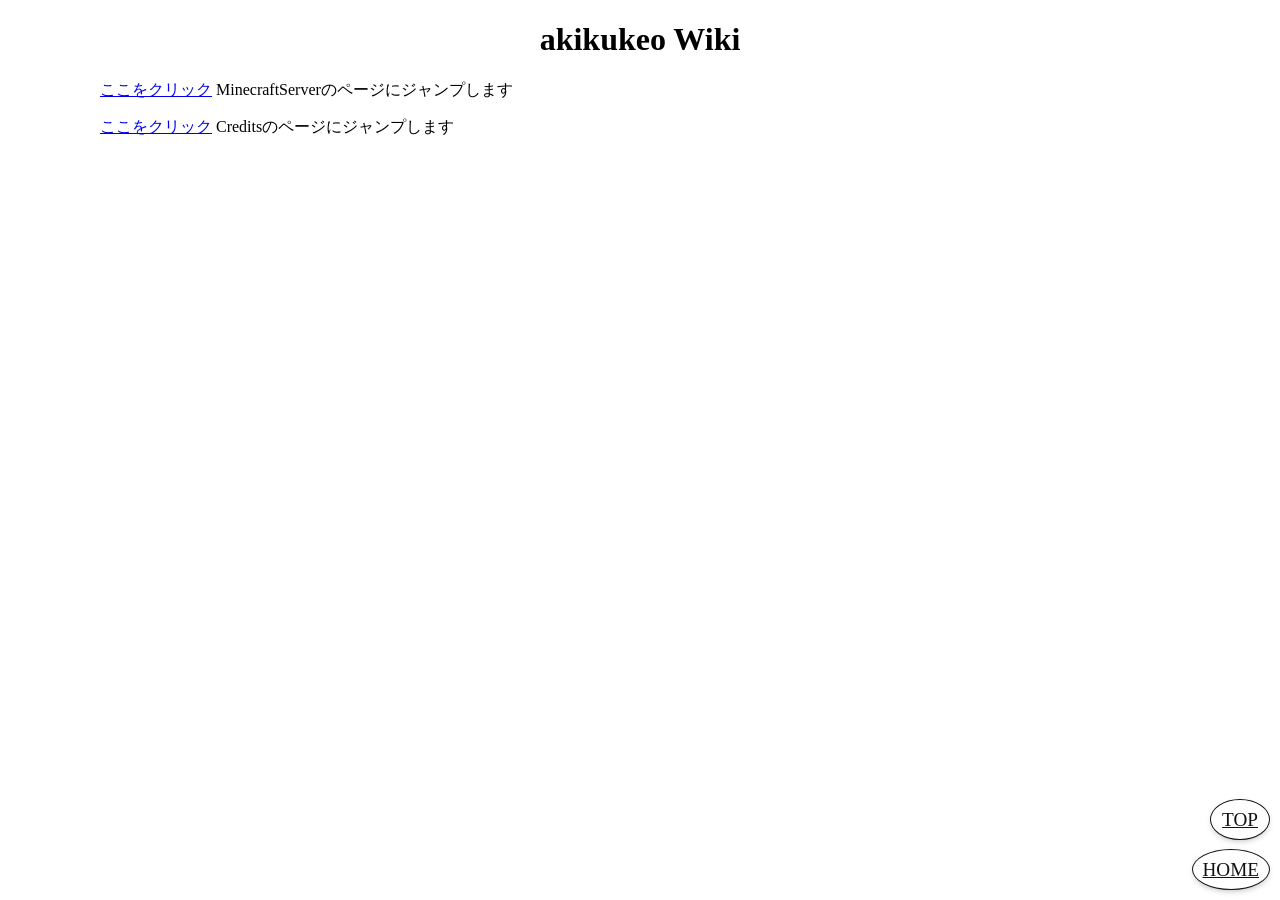
==== index.html @ 48f54735 "コードの可読性向上html,CSS" ====
<!DOCTYPE html>
<html lang="ja">
<head>
    <meta charset="UTF-8">
    <meta name="viewport" content="width=device-width, initial-scale=1.0">
    <title>TOP</title>
    <link rel="stylesheet" href="style.css">
</head>

<body class="body-margin-LR">
    <!-- トップボタンとホームボタン -->
    <a href="#" id="page-top"><i class="blogicon-chevron-up"></i>TOP</a>
    <a href="index.html" id="home-link"><i class="blogicon-home"></i>HOME</a> 

    <!-- ページタイトル -->
    <div class="text-center">
        <h1>akikukeo Wiki</h1>
    </div>

    <!-- リンクセクション -->
    <div class="links">
        <p><a href="pages/minecraft-server/minecraft-index.html">ここをクリック</a> MinecraftServerのページにジャンプします</p>
        <p><a href="pages/credits/credits-index.html">ここをクリック</a> Creditsのページにジャンプします</p>
    </div>
</body>
</html>
---- style.css ----
/* 左右の余白 */
.body-margin-LR {
    margin-left: 100px;
    margin-right: 100px;
}

/* テキスト中央寄せ */
.text-center {
    text-align: center;
    display: block;
}
.text-center .text {
    text-align: left;
    display: inline-block;
}

/* 枠線付きボックス */
.bordered {
    border: 1px solid #000;
    padding: 20px;
    margin: 10px;
}

/* テキスト中央寄せ（リスト） */
.text-center2 {
    margin: 16px auto;
    text-align: center;
    display: block;
}
.text-center2 ul {
    padding-left: 0;
    list-style: none;
    display: inline-block;
}
.text-center2 ul li {
    text-align: left;
}

/* GitHub Markdown スタイル */
@import url('https://cdnjs.cloudflare.com/ajax/libs/github-markdown-css/5.1.0/github-markdown.min.css');
.markdown-body {
    max-width: 800px;
    margin: 0 auto;
    padding: 20px;
    font-size: 16px;
}
/* カスタム WARNING / IMPORTANT スタイル */
.markdown-body p:has(strong:contains("WARNING")) {
    background-color: #ffeb3b;
    padding: 10px;
    border-left: 5px solid #f44336;
    font-weight: bold;
}
.markdown-body p:has(strong:contains("IMPORTANT")) {
    background-color: #e3f2fd;
    padding: 10px;
    border-left: 5px solid #2196f3;
    font-weight: bold;
}

/* トップボタンとホームボタン */
#page-top, #home-link {
    position: fixed;
    font-size: 1.2rem;
    line-height: 1.2rem;
    background: #FFF;
    color: #111;
    padding: 10px;
    border: solid 1px;
    border-radius: 50%;
    box-shadow: 0 2px 10px -6px rgba(0,0,0,.5), 0 3px 10px -4px rgba(0,0,0,.2);
    z-index: 10;
}
#page-top {
    right: 10px;
    bottom: 60px;
    padding: 10px 11px; /* サイズを調整 */
}
#home-link {
    right: 10px;
    bottom: 10px;
}
#page-top:hover, #home-link:hover {
    background: #111;
    color: #FFF;
}
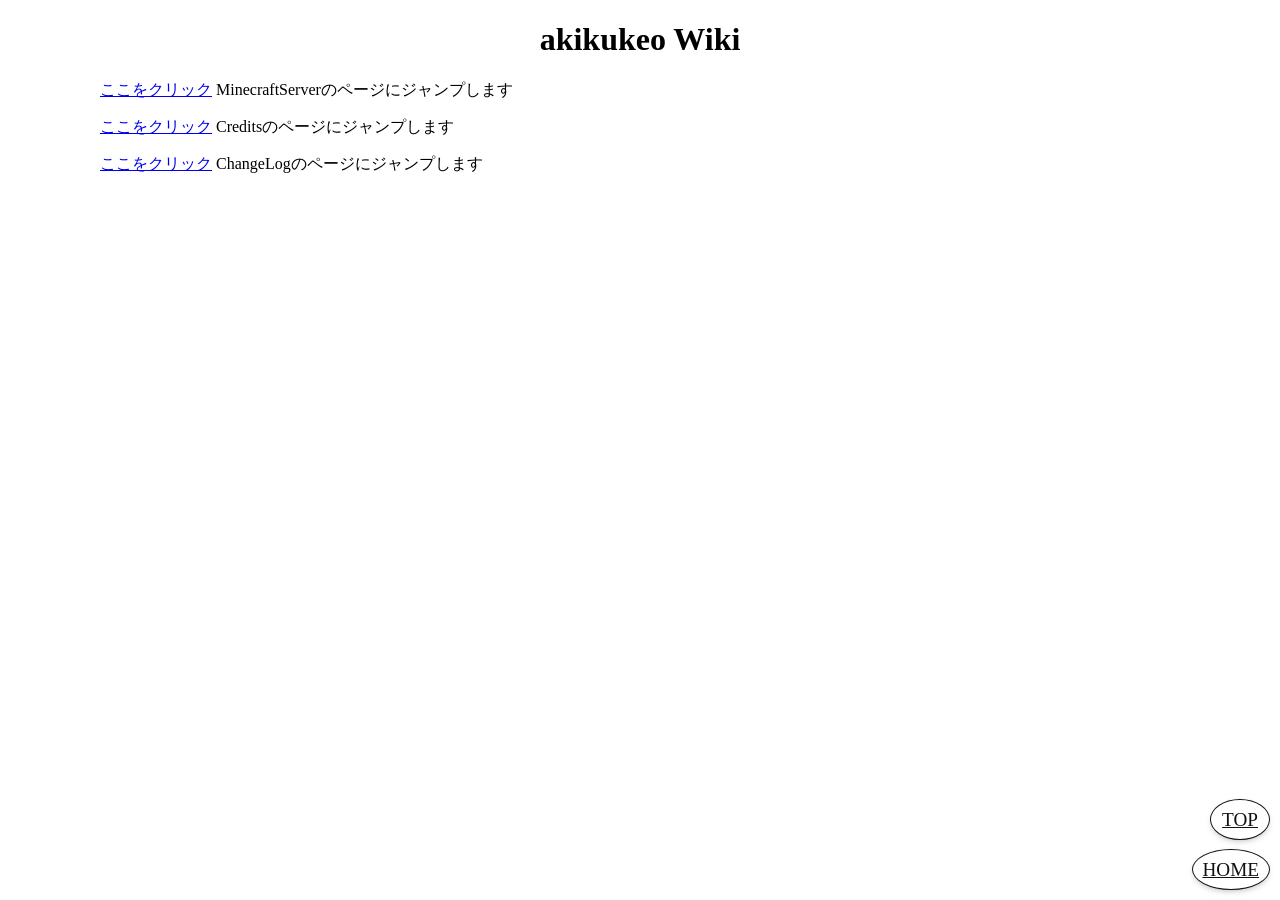
==== commit 935ac895: "Changelogの追加,可読性向上" ====
--- a/index.html
+++ b/index.html
@@ -21,6 +21,7 @@
     <div class="links">
         <p><a href="pages/minecraft-server/minecraft-index.html">ここをクリック</a> MinecraftServerのページにジャンプします</p>
         <p><a href="pages/credits/credits-index.html">ここをクリック</a> Creditsのページにジャンプします</p>
+        <p><a href="pages/CHANGELOG/CHANGELOG.html">ここをクリック</a> ChangeLogのページにジャンプします</p>
     </div>
 </body>
 </html>
--- a/style.css
+++ b/style.css
@@ -84,3 +84,16 @@
     background: #111;
     color: #FFF;
 }
+
+/* text スタイル */
+.text {
+    color: #000;
+    font-size: 16px;
+    font-family: "メイリオ", "Meiryo", "ヒラギノ角ゴ Pro W3", "Hiragino Kaku Gothic Pro", "Osaka", "MS PGothic", "MS Pゴシック", sans-serif;
+    line-height: 0.8em;
+    letter-spacing: 0.02em;
+    word-break: break-all;
+    word-wrap: break-word;
+    white-space: pre-wrap;
+    text-align: left;
+}
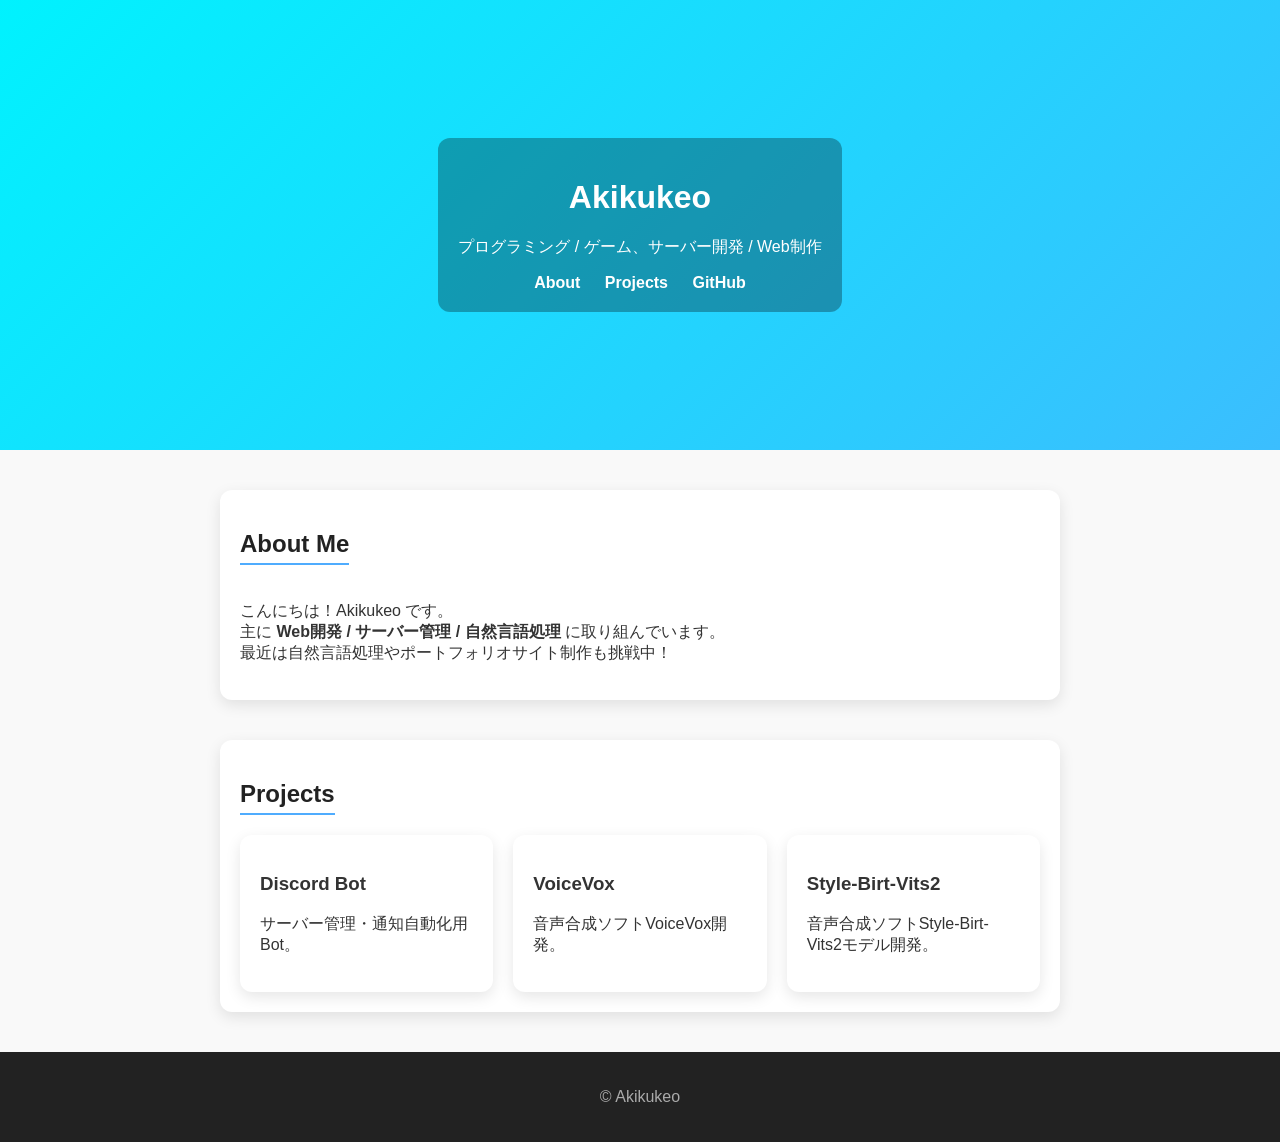
==== commit 58837bed: "Update" ====
--- a/index.html
+++ b/index.html
@@ -1,27 +1,63 @@
 <!DOCTYPE html>
 <html lang="ja">
 <head>
-    <meta charset="UTF-8">
-    <meta name="viewport" content="width=device-width, initial-scale=1.0">
-    <title>TOP</title>
-    <link rel="stylesheet" href="style.css">
+  <meta charset="UTF-8">
+  <meta name="viewport" content="width=device-width, initial-scale=1.0">
+  <title>Akikukeo Portfolio</title>
+  <link rel="stylesheet" href="assets/style.css">
 </head>
+<body>
+  <!-- Hero部分：画面上半分 -->
+  <header class="hero">
+    <div class="overlay">
+      <h1 class="fade-in">Akikukeo</h1>
+      <p class="fade-in delay">プログラミング / ゲーム、サーバー開発 / Web制作</p>
+      <nav>
+        <a href="#about">About</a>
+        <a href="#projects">Projects</a>
+        <a href="https://github.com/akikukeo" target="_blank">GitHub</a>
+      </nav>
+    </div>
+  </header>
 
-<body class="body-margin-LR">
-    <!-- トップボタンとホームボタン -->
-    <a href="#" id="page-top"><i class="blogicon-chevron-up"></i>TOP</a>
-    <a href="index.html" id="home-link"><i class="blogicon-home"></i>HOME</a> 
+  <!-- メイン：画面下半分 -->
+  <main>
+    <section id="about" class="section fade-in-up">
+      <h2>About Me</h2>
+      <p>
+        こんにちは！Akikukeo です。<br>
+        主に <strong>Web開発 / サーバー管理 / 自然言語処理</strong> に取り組んでいます。<br>
+        最近は自然言語処理やポートフォリオサイト制作も挑戦中！
+      </p>
+    </section>
 
-    <!-- ページタイトル -->
-    <div class="text-center">
-        <h1>akikukeo Wiki</h1>
-    </div>
+    <section id="projects" class="section fade-in-up">
+      <h2>Projects</h2>
+      <div class="cards">
+        <!-- <div class="card">
+          <h3>Portfolio</h3>
+          <p>GitHub Pages上で構築したこのサイト。</p>
+        </div> -->
+        <div class="card">
+          <h3>Discord Bot</h3>
+          <p>サーバー管理・通知自動化用Bot。</p>
+        </div>
+        <div class="card">
+            <h3>VoiceVox</h3>
+            <p>音声合成ソフトVoiceVox開発。</p>
+        </div>
+        <div class="card">
+            <h3>Style-Birt-Vits2</h3>
+            <p>音声合成ソフトStyle-Birt-Vits2モデル開発。</p>
+        </div>
+      </div>
+    </section>
+  </main>
 
-    <!-- リンクセクション -->
-    <div class="links">
-        <p><a href="pages/minecraft-server/minecraft-index.html">ここをクリック</a> MinecraftServerのページにジャンプします</p>
-        <p><a href="pages/credits/credits-index.html">ここをクリック</a> Creditsのページにジャンプします</p>
-        <p><a href="pages/CHANGELOG/CHANGELOG.html">ここをクリック</a> ChangeLogのページにジャンプします</p>
-    </div>
+  <footer>
+    <p>&copy; Akikukeo</p>
+  </footer>
+
+  <script src="assets/script.js"></script>
 </body>
 </html>
--- a/assets/style.css
+++ b/assets/style.css
@@ -0,0 +1,110 @@
+body {
+  margin: 0;
+  font-family: "Segoe UI", sans-serif;
+  background: #f9f9f9;
+  color: #333;
+  scroll-behavior: smooth;
+}
+
+/* Hero部分（画面の上半分） */
+.hero {
+  height: 50vh; /* 半分に */
+  background: linear-gradient(-45deg, #ff6b6b, #f5a623, #4facfe, #00f2fe);
+  background-size: 400% 400%;
+  animation: gradientBG 15s ease infinite;
+  display: flex;
+  align-items: center;
+  justify-content: center;
+  text-align: center;
+  color: white;
+}
+
+@keyframes gradientBG {
+  0% { background-position: 0% 50%; }
+  50% { background-position: 100% 50%; }
+  100% { background-position: 0% 50%; }
+}
+
+.hero .overlay {
+  background: rgba(0,0,0,0.3);
+  padding: 20px;
+  border-radius: 12px;
+}
+
+nav a {
+  color: #fff;
+  margin: 0 10px;
+  text-decoration: none;
+  font-weight: bold;
+}
+nav a:hover {
+  text-decoration: underline;
+}
+
+/* セクション（画面下半分以降） */
+.section {
+  max-width: 800px;
+  margin: 40px auto;
+  padding: 20px;
+  background: #fff;
+  border-radius: 12px;
+  box-shadow: 0 5px 15px rgba(0,0,0,0.1);
+}
+
+h2 {
+  color: #222;
+  border-bottom: 2px solid #4facfe;
+  display: inline-block;
+  padding-bottom: 5px;
+}
+
+/* カード */
+.cards {
+  display: grid;
+  gap: 20px;
+  grid-template-columns: repeat(auto-fit, minmax(220px, 1fr));
+}
+
+.card {
+  background: white;
+  padding: 20px;
+  border-radius: 12px;
+  box-shadow: 0 5px 15px rgba(0,0,0,0.1);
+  transition: transform 0.3s, box-shadow 0.3s;
+}
+
+.card:hover {
+  transform: translateY(-8px);
+  box-shadow: 0 8px 20px rgba(0,0,0,0.2);
+}
+
+/* フッター */
+footer {
+  text-align: center;
+  padding: 20px;
+  background: #222;
+  color: #aaa;
+}
+
+/* アニメーション */
+.fade-in {
+  opacity: 0;
+  animation: fadeIn 2s forwards;
+}
+.fade-in.delay {
+  animation-delay: 1s;
+}
+
+.fade-in-up {
+  opacity: 0;
+  transform: translateY(20px);
+  transition: all 0.8s ease;
+}
+.fade-in-up.visible {
+  opacity: 1;
+  transform: translateY(0);
+}
+
+@keyframes fadeIn {
+  to { opacity: 1; }
+}
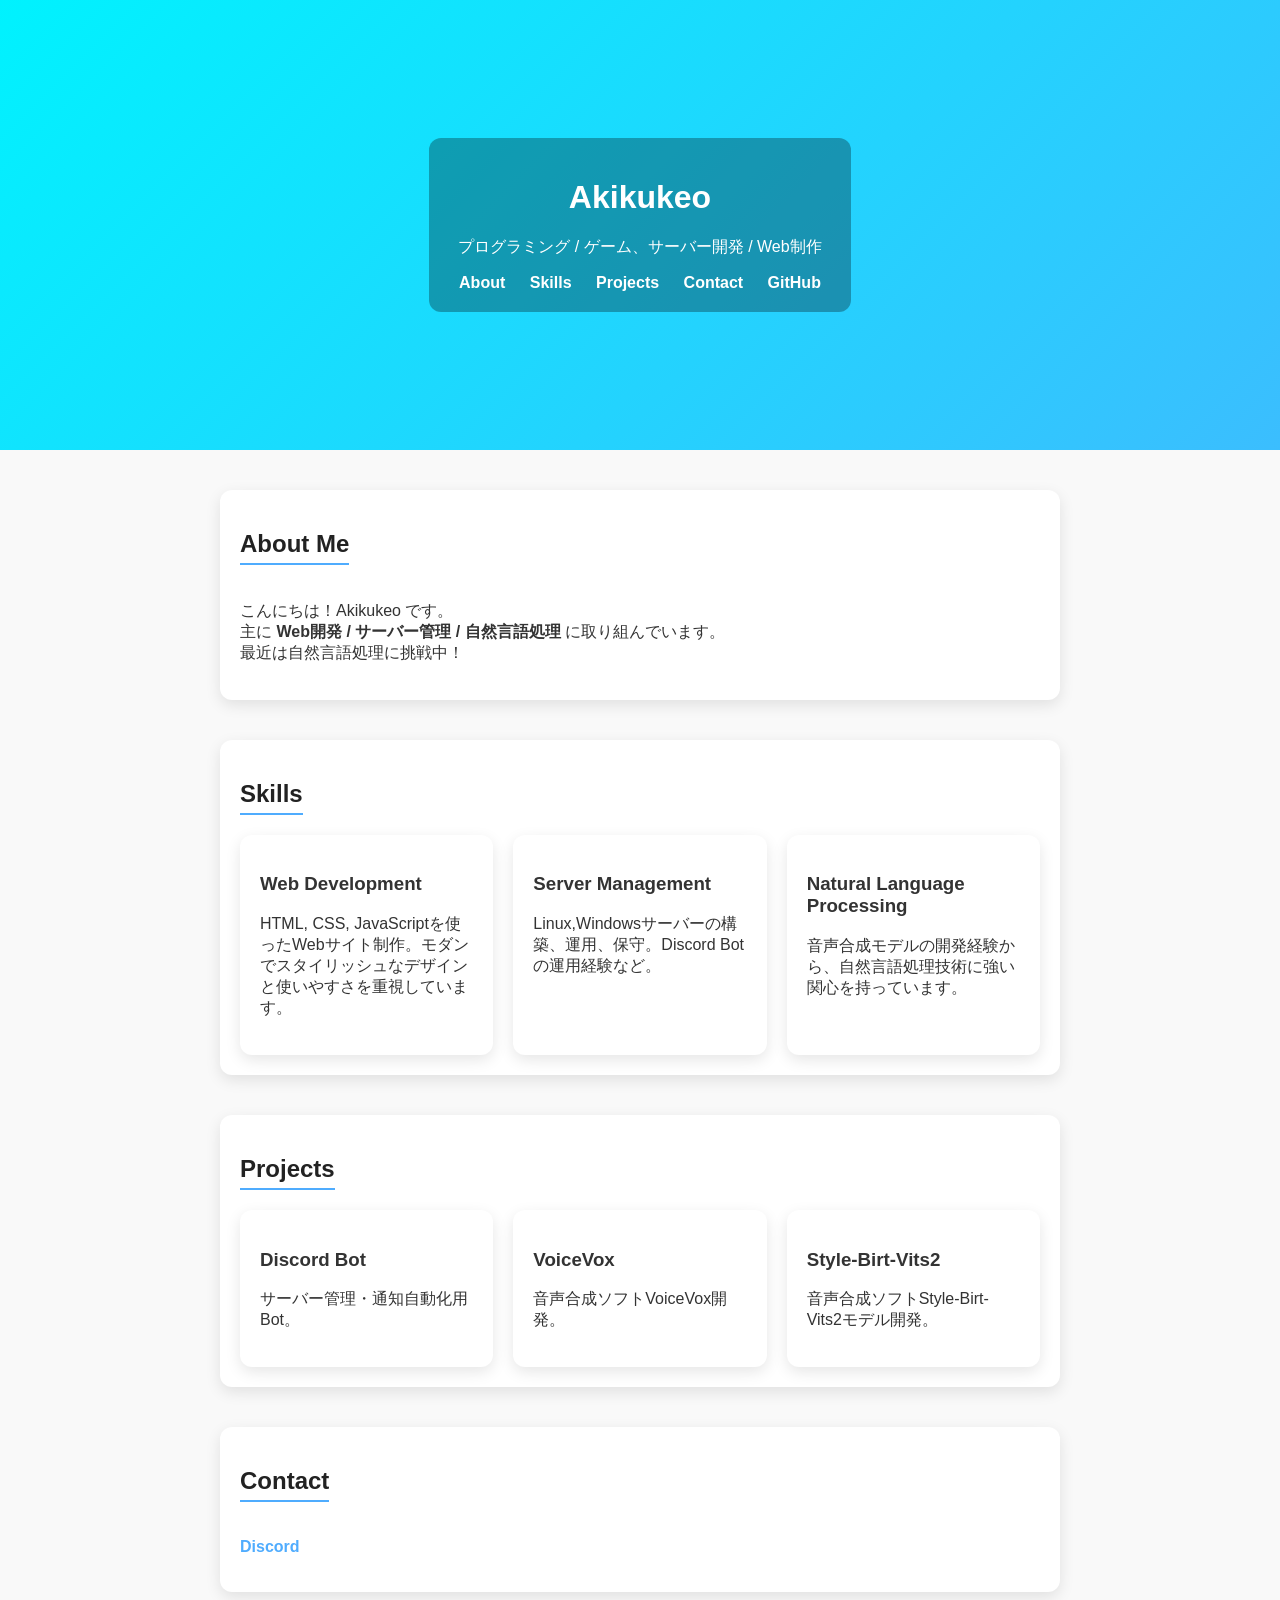
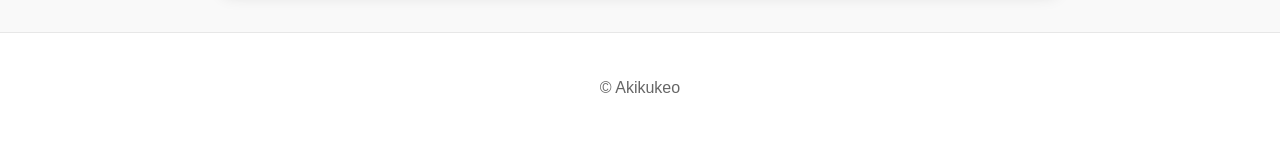
==== commit a75448b1: "Update" ====
--- a/index.html
+++ b/index.html
@@ -14,7 +14,9 @@
       <p class="fade-in delay">プログラミング / ゲーム、サーバー開発 / Web制作</p>
       <nav>
         <a href="#about">About</a>
+        <a href="#skills">Skills</a>
         <a href="#projects">Projects</a>
+        <a href="#contact">Contact</a>
         <a href="https://github.com/akikukeo" target="_blank">GitHub</a>
       </nav>
     </div>
@@ -27,8 +29,26 @@
       <p>
         こんにちは！Akikukeo です。<br>
         主に <strong>Web開発 / サーバー管理 / 自然言語処理</strong> に取り組んでいます。<br>
-        最近は自然言語処理やポートフォリオサイト制作も挑戦中！
+        最近は自然言語処理に挑戦中！
       </p>
+    </section>
+
+    <section id="skills" class="section fade-in-up">
+      <h2>Skills</h2>
+      <div class="cards">
+        <div class="card">
+          <h3>Web Development</h3>
+          <p>HTML, CSS, JavaScriptを使ったWebサイト制作。モダンでスタイリッシュなデザインと使いやすさを重視しています。</p>
+        </div>
+        <div class="card">
+          <h3>Server Management</h3>
+          <p>Linux,Windowsサーバーの構築、運用、保守。Discord Botの運用経験など。</p>
+        </div>
+        <div class="card">
+          <h3>Natural Language Processing</h3>
+          <p>音声合成モデルの開発経験から、自然言語処理技術に強い関心を持っています。</p>
+        </div>
+      </div>
     </section>
 
     <section id="projects" class="section fade-in-up">
@@ -52,6 +72,13 @@
         </div>
       </div>
     </section>
+
+    <section id="contact" class="section fade-in-up">
+      <h2>Contact</h2>
+      <p>
+        <a><a href="https://discord.com/users/968755981326639104">Discord</a>
+      </p>
+    </section>
   </main>
 
   <footer>
--- a/assets/style.css
+++ b/assets/style.css
@@ -1,6 +1,6 @@
 body {
   margin: 0;
-  font-family: "Segoe UI", sans-serif;
+  font-family: -apple-system, BlinkMacSystemFont, "Segoe UI", Roboto, "Helvetica Neue", Arial, sans-serif;
   background: #f9f9f9;
   color: #333;
   scroll-behavior: smooth;
@@ -51,6 +51,16 @@
   box-shadow: 0 5px 15px rgba(0,0,0,0.1);
 }
 
+.section a {
+  color: #4facfe;
+  text-decoration: none;
+  font-weight: 600;
+}
+
+.section a:hover {
+  text-decoration: underline;
+}
+
 h2 {
   color: #222;
   border-bottom: 2px solid #4facfe;
@@ -81,9 +91,11 @@
 /* フッター */
 footer {
   text-align: center;
-  padding: 20px;
-  background: #222;
-  color: #aaa;
+  padding: 30px 20px;
+  margin-top: 40px;
+  background: #fff;
+  color: #666;
+  border-top: 1px solid #e7e7e7;
 }
 
 /* アニメーション */
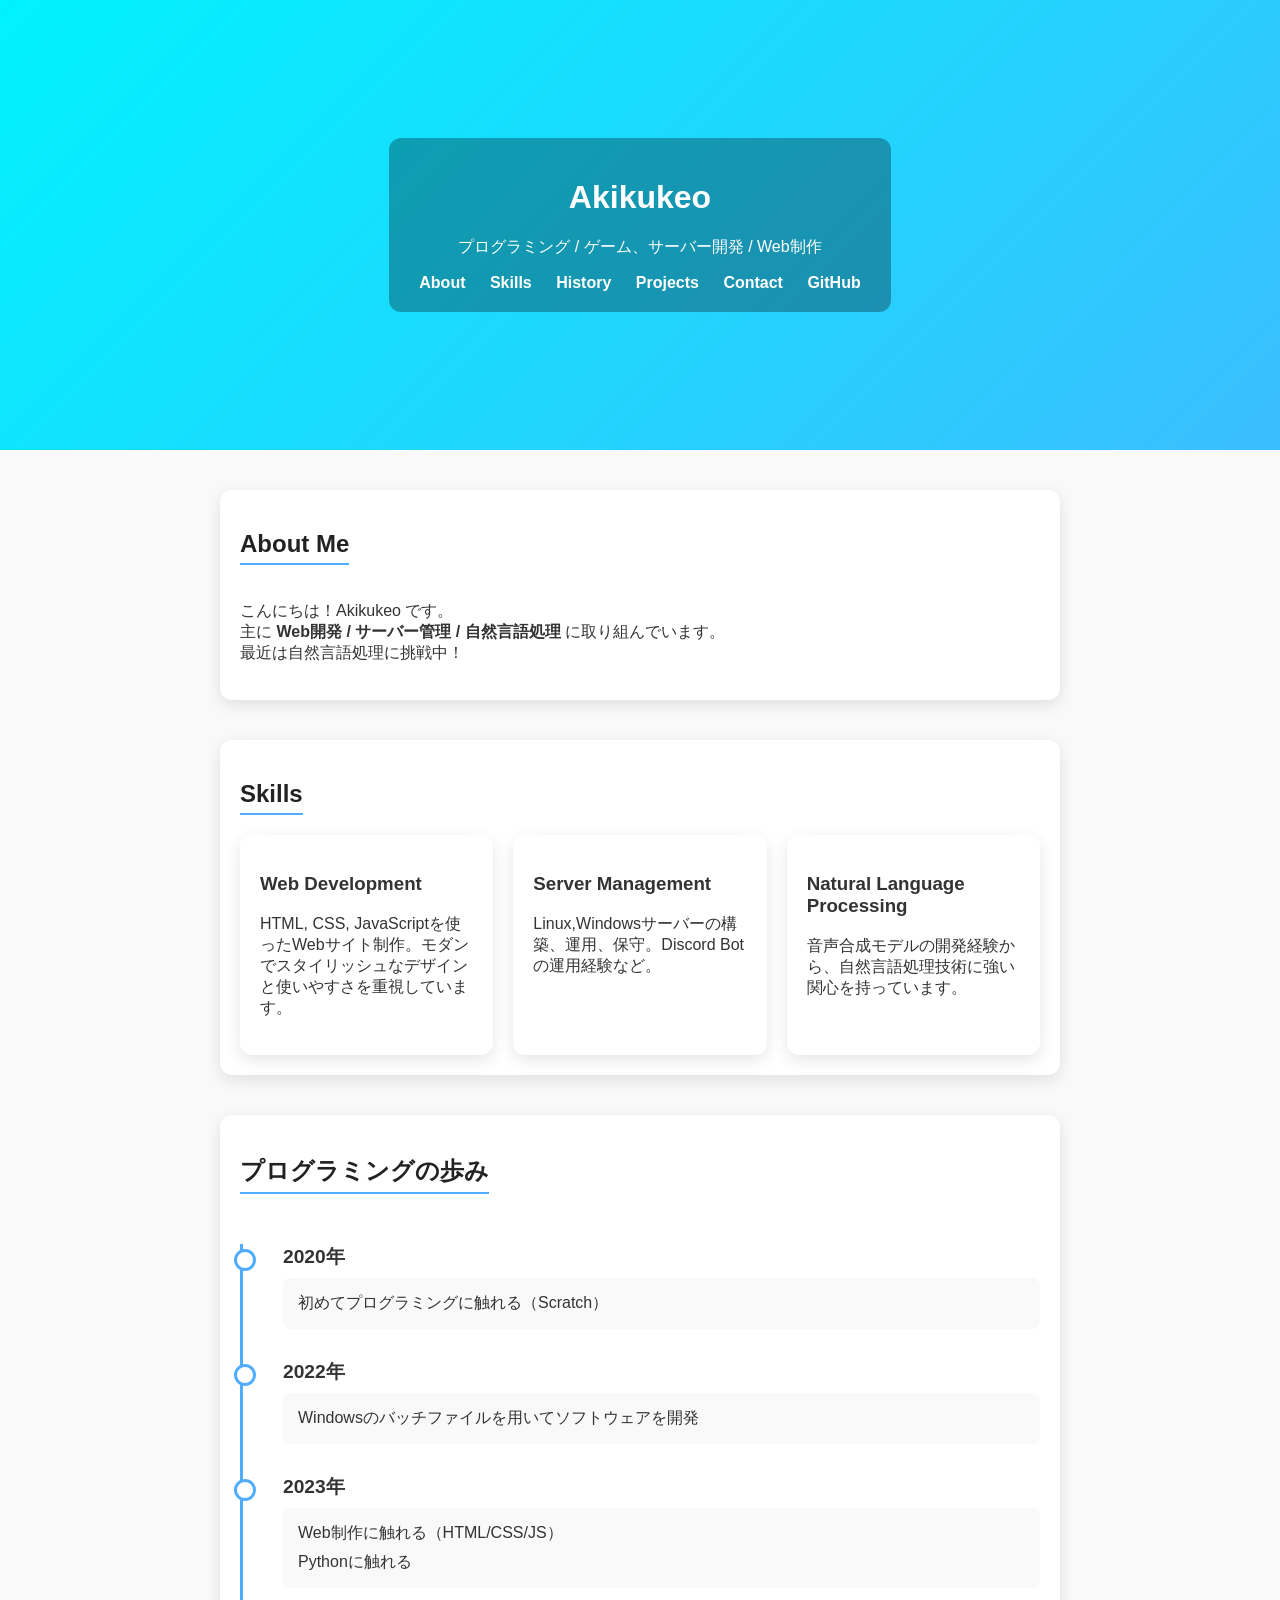
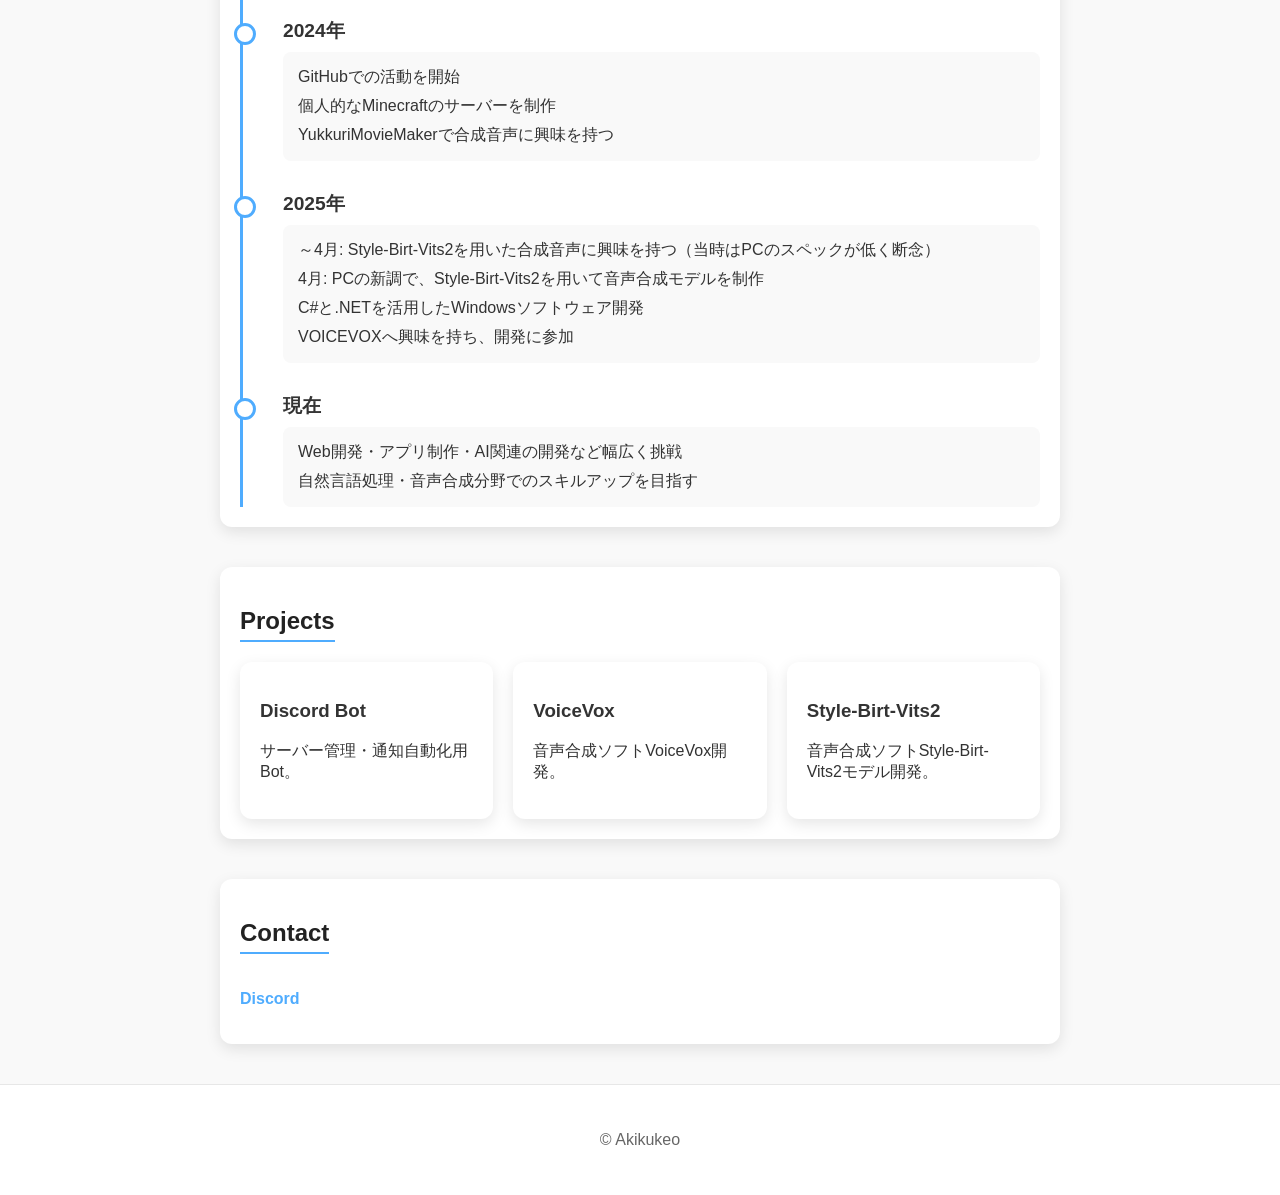
==== commit bb15259f: "Update" ====
--- a/index.html
+++ b/index.html
@@ -15,6 +15,7 @@
       <nav>
         <a href="#about">About</a>
         <a href="#skills">Skills</a>
+        <a href="#history">History</a>
         <a href="#projects">Projects</a>
         <a href="#contact">Contact</a>
         <a href="https://github.com/akikukeo" target="_blank">GitHub</a>
@@ -47,6 +48,55 @@
         <div class="card">
           <h3>Natural Language Processing</h3>
           <p>音声合成モデルの開発経験から、自然言語処理技術に強い関心を持っています。</p>
+        </div>
+      </div>
+    </section>
+
+    <section id="history" class="section fade-in-up">
+      <h2>プログラミングの歩み</h2>
+      <div class="timeline">
+        <div class="timeline-item">
+          <div class="timeline-year">2020年</div>
+          <div class="timeline-content">
+            <p>初めてプログラミングに触れる（Scratch）</p>
+          </div>
+        </div>
+        <div class="timeline-item">
+          <div class="timeline-year">2022年</div>
+          <div class="timeline-content">
+            <p>Windowsのバッチファイルを用いてソフトウェアを開発</p>
+          </div>
+        </div>
+        <div class="timeline-item">
+          <div class="timeline-year">2023年</div>
+          <div class="timeline-content">
+            <p>Web制作に触れる（HTML/CSS/JS）</p>
+            <p>Pythonに触れる</p>
+          </div>
+        </div>
+        <div class="timeline-item">
+          <div class="timeline-year">2024年</div>
+          <div class="timeline-content">
+            <p>GitHubでの活動を開始</p>
+            <p>個人的なMinecraftのサーバーを制作</p>
+            <p>YukkuriMovieMakerで合成音声に興味を持つ</p>
+          </div>
+        </div>
+        <div class="timeline-item">
+          <div class="timeline-year">2025年</div>
+          <div class="timeline-content">
+            <p>～4月: Style-Birt-Vits2を用いた合成音声に興味を持つ（当時はPCのスペックが低く断念）</p>
+            <p>4月: PCの新調で、Style-Birt-Vits2を用いて音声合成モデルを制作</p>
+            <p>C#と.NETを活用したWindowsソフトウェア開発</p>
+            <p>VOICEVOXへ興味を持ち、開発に参加</p>
+          </div>
+        </div>
+        <div class="timeline-item">
+          <div class="timeline-year">現在</div>
+          <div class="timeline-content">
+            <p>Web開発・アプリ制作・AI関連の開発など幅広く挑戦</p>
+            <p>自然言語処理・音声合成分野でのスキルアップを目指す</p>
+          </div>
         </div>
       </div>
     </section>
--- a/assets/style.css
+++ b/assets/style.css
@@ -120,3 +120,54 @@
 @keyframes fadeIn {
   to { opacity: 1; }
 }
+
+/* Timeline */
+.timeline {
+  position: relative;
+  margin-top: 30px;
+  padding-left: 40px;
+  border-left: 3px solid #4facfe;
+}
+
+.timeline-item {
+  position: relative;
+  margin-bottom: 30px;
+}
+
+.timeline-item:last-child {
+  margin-bottom: 0;
+}
+
+.timeline-item::before {
+  content: '';
+  position: absolute;
+  left: -49.5px;
+  top: 5px;
+  width: 16px;
+  height: 16px;
+  border-radius: 50%;
+  background: #fff;
+  border: 3px solid #4facfe;
+  z-index: 1;
+}
+
+.timeline-year {
+  font-weight: bold;
+  font-size: 1.2em;
+  color: #333;
+  margin-bottom: 8px;
+}
+
+.timeline-content {
+  padding: 15px;
+  background: #f9f9f9;
+  border-radius: 8px;
+}
+
+.timeline-content p {
+  margin: 0 0 8px 0;
+}
+
+.timeline-content p:last-child {
+  margin-bottom: 0;
+}
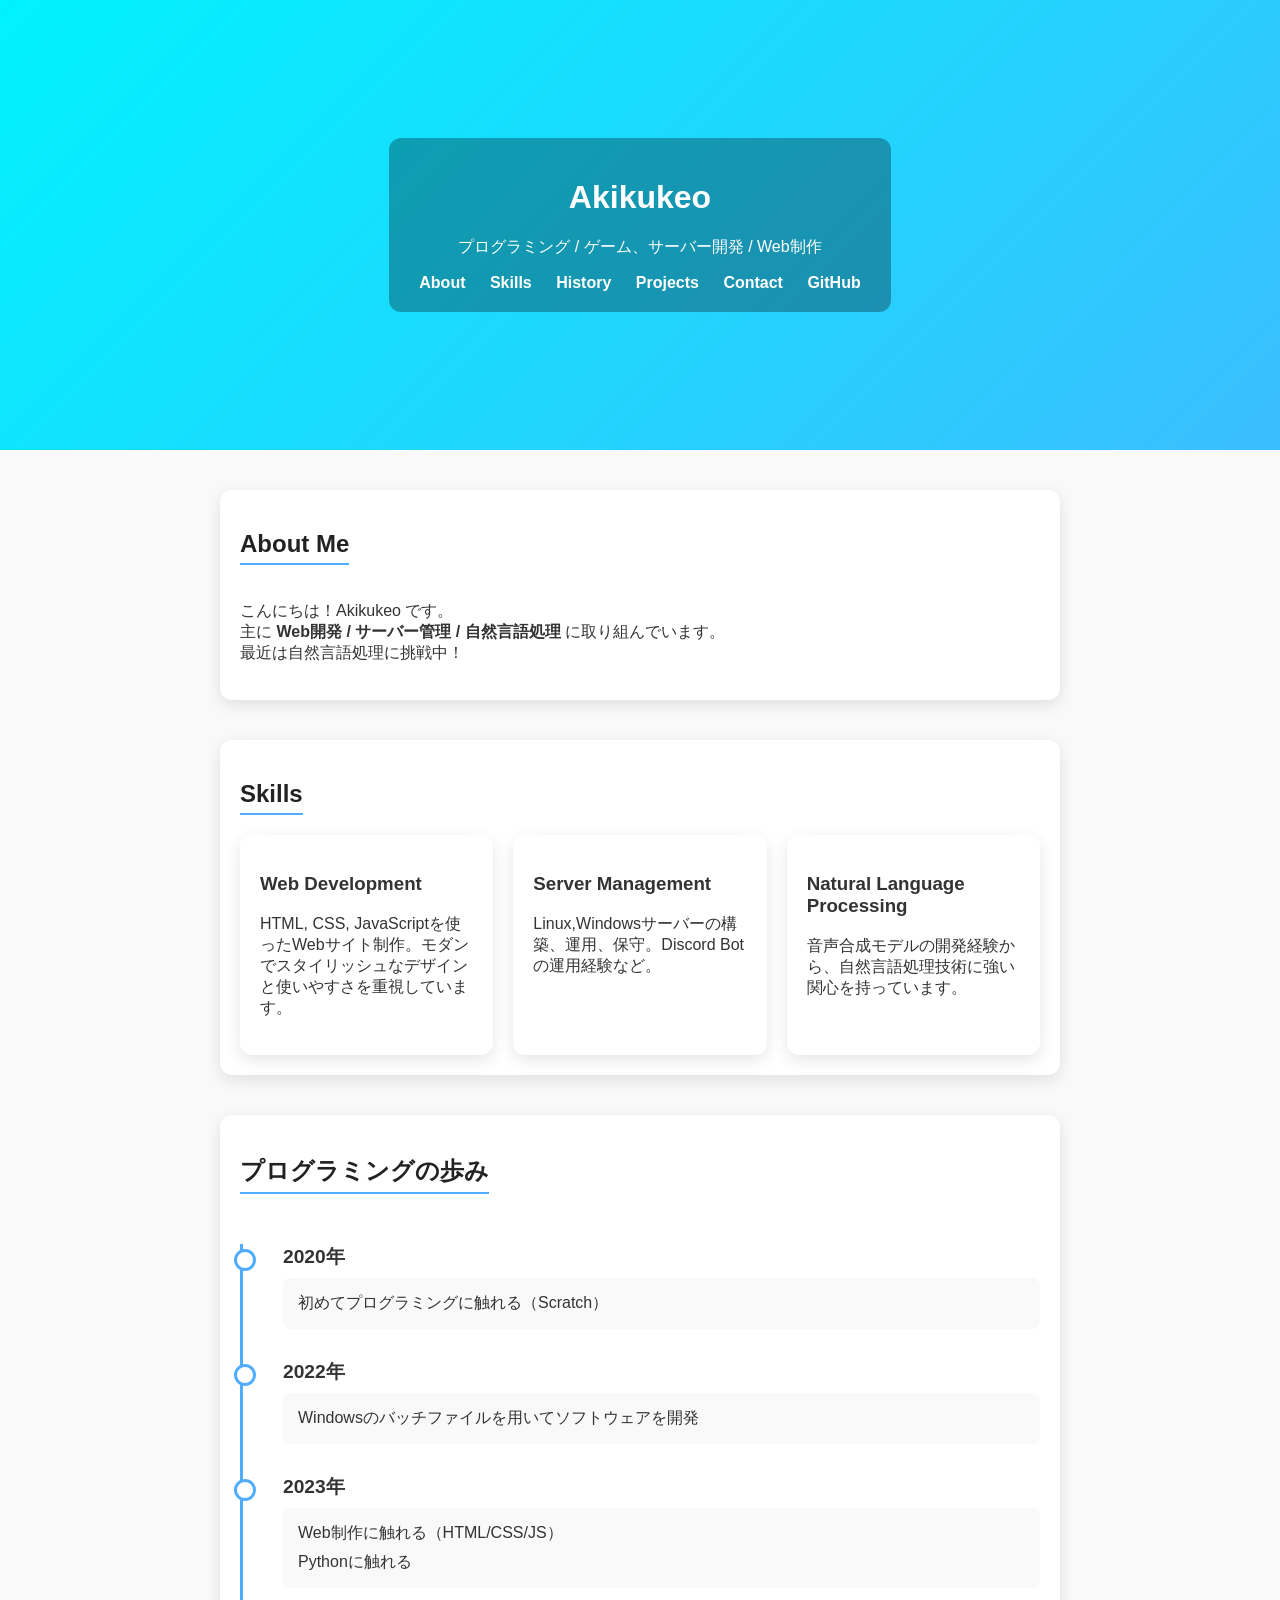
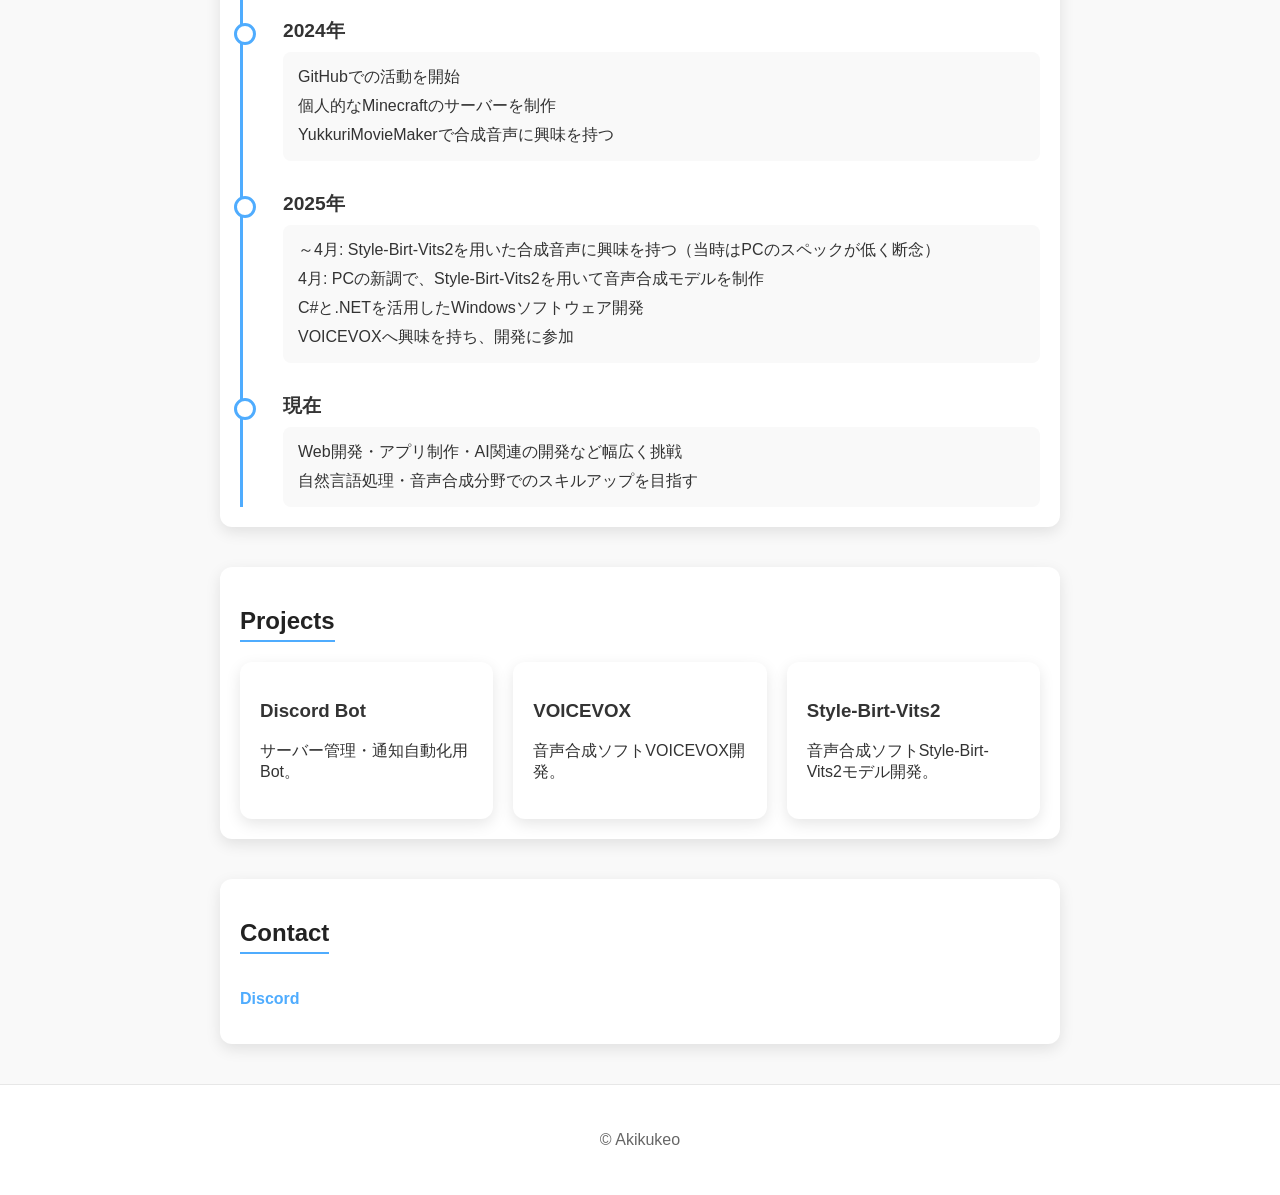
==== commit f805e359: "Update index.html" ====
--- a/index.html
+++ b/index.html
@@ -113,8 +113,8 @@
           <p>サーバー管理・通知自動化用Bot。</p>
         </div>
         <div class="card">
-            <h3>VoiceVox</h3>
-            <p>音声合成ソフトVoiceVox開発。</p>
+            <h3>VOICEVOX</h3>
+            <p>音声合成ソフトVOICEVOX開発。</p>
         </div>
         <div class="card">
             <h3>Style-Birt-Vits2</h3>
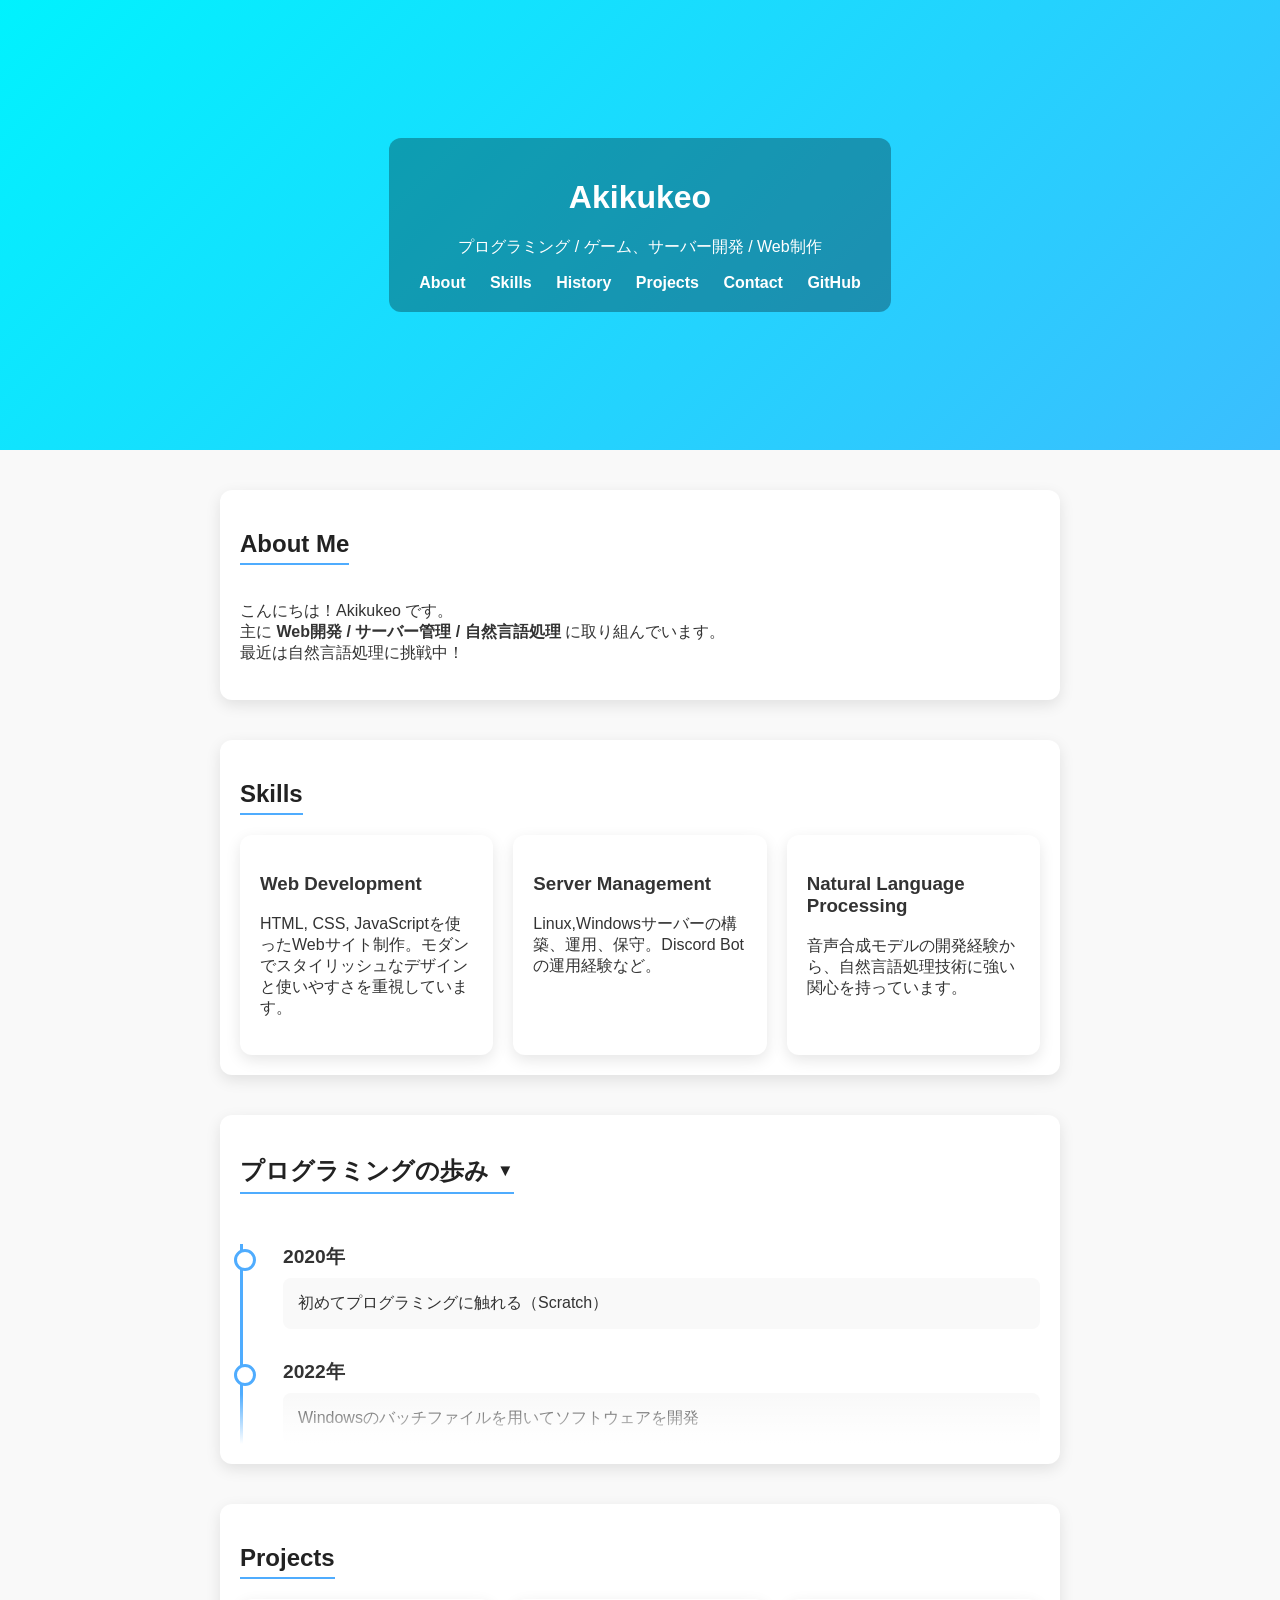
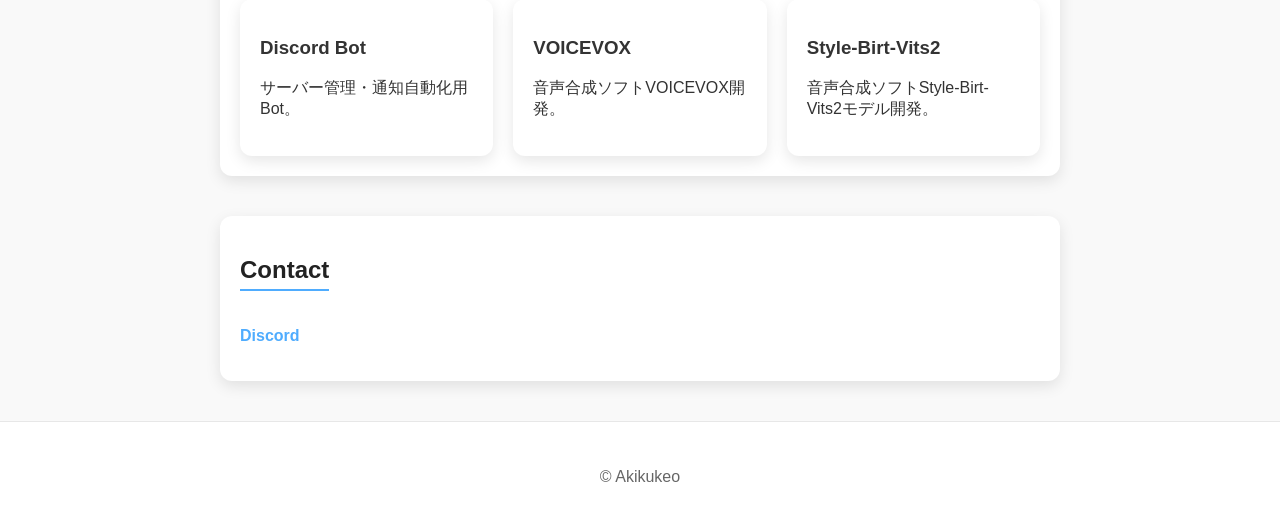
==== commit 8d6a84bd: "update" ====
--- a/index.html
+++ b/index.html
@@ -52,50 +52,72 @@
       </div>
     </section>
 
-    <section id="history" class="section fade-in-up">
-      <h2>プログラミングの歩み</h2>
-      <div class="timeline">
-        <div class="timeline-item">
-          <div class="timeline-year">2020年</div>
-          <div class="timeline-content">
-            <p>初めてプログラミングに触れる（Scratch）</p>
+    <section id="history" class="section">
+      <h2 class="toggle-history">プログラミングの歩み</h2>
+      
+      <!-- プレビュー用コンテンツ -->
+      <div class="timeline-preview">
+        <div class="timeline">
+          <div class="timeline-item">
+            <div class="timeline-year">2020年</div>
+            <div class="timeline-content">
+              <p>初めてプログラミングに触れる（Scratch）</p>
+            </div>
+          </div>
+          <div class="timeline-item">
+            <div class="timeline-year">2022年</div>
+            <div class="timeline-content">
+              <p>Windowsのバッチファイルを用いてソフトウェアを開発</p>
+            </div>
           </div>
         </div>
-        <div class="timeline-item">
-          <div class="timeline-year">2022年</div>
-          <div class="timeline-content">
-            <p>Windowsのバッチファイルを用いてソフトウェアを開発</p>
+      </div>
+
+      <!-- 完全版コンテンツ（初期非表示） -->
+      <div class="timeline-full" style="display: none;">
+        <div class="timeline">
+          <div class="timeline-item">
+            <div class="timeline-year">2020年</div>
+            <div class="timeline-content">
+              <p>初めてプログラミングに触れる（Scratch）</p>
+            </div>
           </div>
-        </div>
-        <div class="timeline-item">
-          <div class="timeline-year">2023年</div>
-          <div class="timeline-content">
-            <p>Web制作に触れる（HTML/CSS/JS）</p>
-            <p>Pythonに触れる</p>
+          <div class="timeline-item">
+            <div class="timeline-year">2022年</div>
+            <div class="timeline-content">
+              <p>Windowsのバッチファイルを用いてソフトウェアを開発</p>
+            </div>
           </div>
-        </div>
-        <div class="timeline-item">
-          <div class="timeline-year">2024年</div>
-          <div class="timeline-content">
-            <p>GitHubでの活動を開始</p>
-            <p>個人的なMinecraftのサーバーを制作</p>
-            <p>YukkuriMovieMakerで合成音声に興味を持つ</p>
+          <div class="timeline-item">
+            <div class="timeline-year">2023年</div>
+            <div class="timeline-content">
+              <p>Web制作に触れる（HTML/CSS/JS）</p>
+              <p>Pythonに触れる</p>
+            </div>
           </div>
-        </div>
-        <div class="timeline-item">
-          <div class="timeline-year">2025年</div>
-          <div class="timeline-content">
-            <p>～4月: Style-Birt-Vits2を用いた合成音声に興味を持つ（当時はPCのスペックが低く断念）</p>
-            <p>4月: PCの新調で、Style-Birt-Vits2を用いて音声合成モデルを制作</p>
-            <p>C#と.NETを活用したWindowsソフトウェア開発</p>
-            <p>VOICEVOXへ興味を持ち、開発に参加</p>
+          <div class="timeline-item">
+            <div class="timeline-year">2024年</div>
+            <div class="timeline-content">
+              <p>GitHubでの活動を開始</p>
+              <p>個人的なMinecraftのサーバーを制作</p>
+              <p>YukkuriMovieMakerで合成音声に興味を持つ</p>
+            </div>
           </div>
-        </div>
-        <div class="timeline-item">
-          <div class="timeline-year">現在</div>
-          <div class="timeline-content">
-            <p>Web開発・アプリ制作・AI関連の開発など幅広く挑戦</p>
-            <p>自然言語処理・音声合成分野でのスキルアップを目指す</p>
+          <div class="timeline-item">
+            <div class="timeline-year">2025年</div>
+            <div class="timeline-content">
+              <p>～4月: Style-Birt-Vits2を用いた合成音声に興味を持つ（当時はPCのスペックが低く断念）</p>
+              <p>4月: PCの新調で、Style-Birt-Vits2を用いて音声合成モデルを制作</p>
+              <p>C#と.NETを活用したWindowsソフトウェア開発</p>
+              <p>VOICEVOXへ興味を持ち、開発に参加</p>
+            </div>
+          </div>
+          <div class="timeline-item">
+            <div class="timeline-year">現在</div>
+            <div class="timeline-content">
+              <p>Web開発・アプリ制作・AI関連の開発など幅広く挑戦</p>
+              <p>自然言語処理・音声合成分野でのスキルアップを目指す</p>
+            </div>
           </div>
         </div>
       </div>
--- a/assets/style.css
+++ b/assets/style.css
@@ -171,3 +171,46 @@
 .timeline-content p:last-child {
   margin-bottom: 0;
 }
+
+/* プログラミングの歩みセクションのトグル表示 */
+.toggle-history {
+  cursor: pointer;
+  display: inline-flex;
+  align-items: center;
+  -webkit-user-select: none; /* テキスト選択を無効化 */
+  user-select: none;
+}
+
+.toggle-history::after {
+  content: '▼';
+  font-size: 0.7em;
+  margin-left: 8px;
+  transition: transform 0.3s ease-out;
+}
+
+.section.is-open .toggle-history::after {
+  transform: rotate(180deg);
+}
+
+.timeline-preview {
+  position: relative;
+}
+
+.timeline-preview::after {
+  content: '';
+  position: absolute;
+  bottom: 0;
+  left: 0;
+  right: 0;
+  height: 50px;
+  background: linear-gradient(to bottom, rgba(255,255,255,0), #fff);
+  pointer-events: none; /* グラデーションがクリックを妨げないように */
+}
+
+.timeline-full {
+  /* JSでアニメーションさせるための準備 */
+  overflow: hidden;
+  transition: opacity 0.4s ease-out, height 0.4s ease-out;
+  height: 0;
+  opacity: 0;
+}
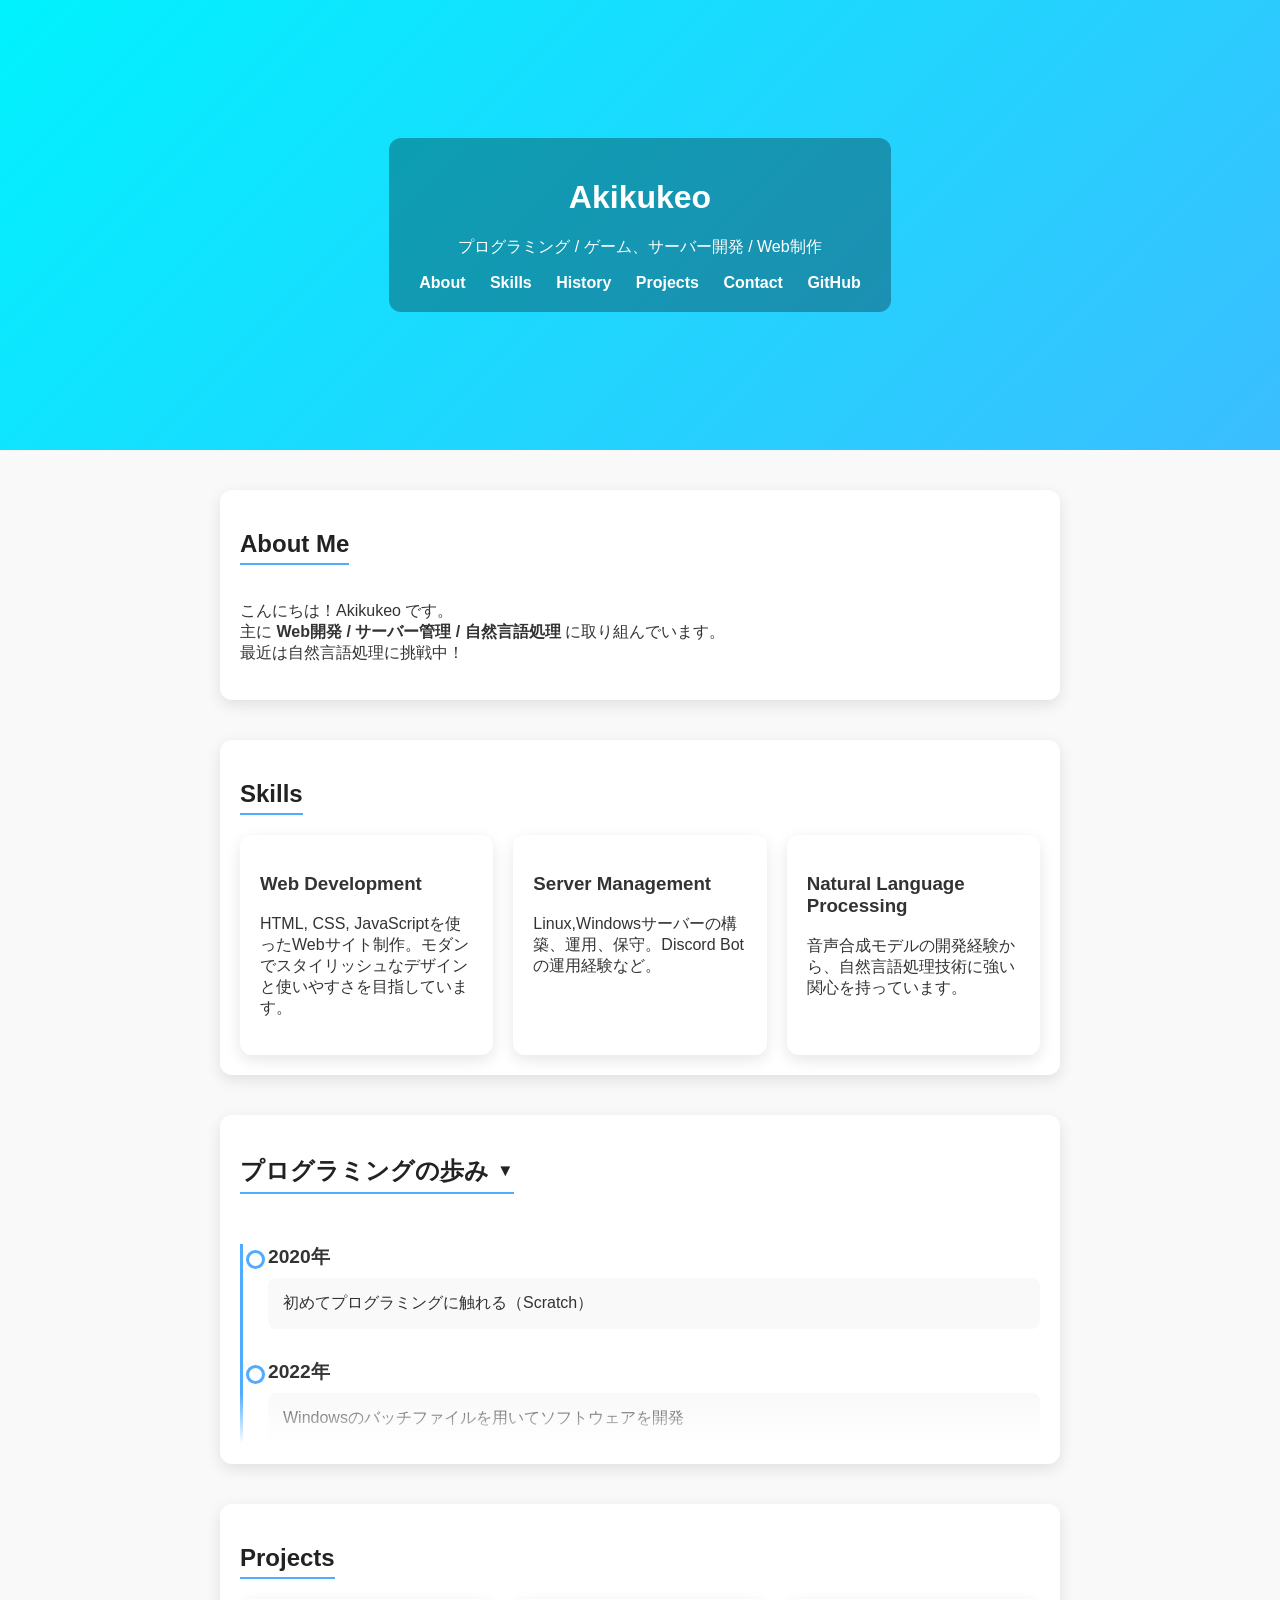
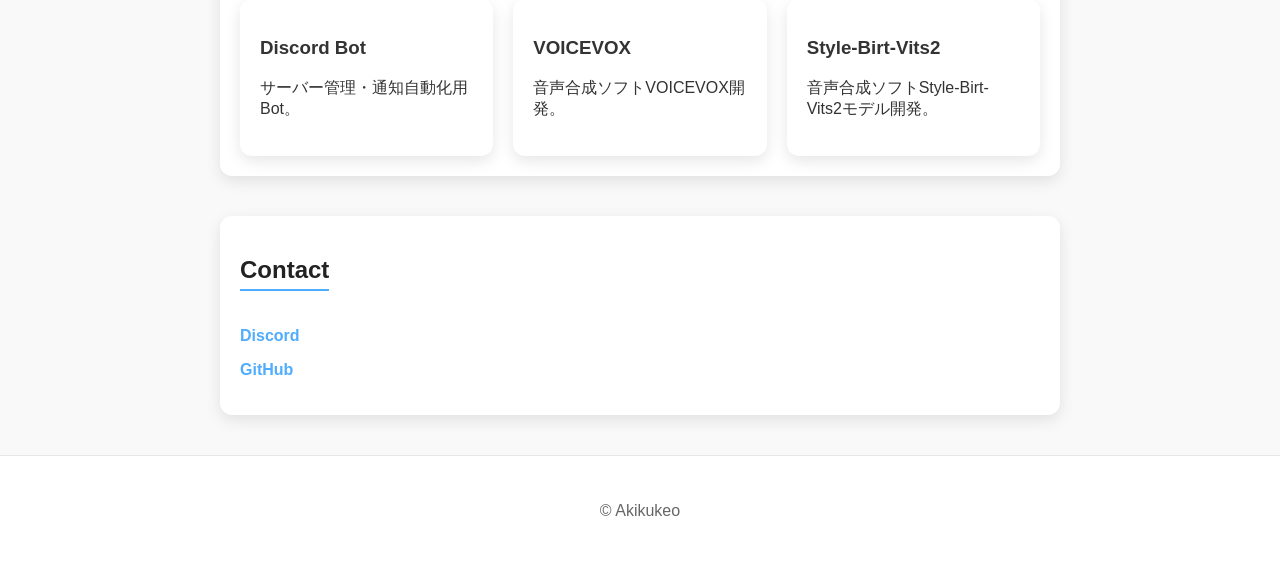
==== commit b76616a3: "Update index.html" ====
--- a/index.html
+++ b/index.html
@@ -39,7 +39,7 @@
       <div class="cards">
         <div class="card">
           <h3>Web Development</h3>
-          <p>HTML, CSS, JavaScriptを使ったWebサイト制作。モダンでスタイリッシュなデザインと使いやすさを重視しています。</p>
+          <p>HTML, CSS, JavaScriptを使ったWebサイト制作。モダンでスタイリッシュなデザインと使いやすさを目指しています。</p>
         </div>
         <div class="card">
           <h3>Server Management</h3>
@@ -54,7 +54,7 @@
 
     <section id="history" class="section">
       <h2 class="toggle-history">プログラミングの歩み</h2>
-      
+
       <!-- プレビュー用コンテンツ -->
       <div class="timeline-preview">
         <div class="timeline">
@@ -147,9 +147,8 @@
 
     <section id="contact" class="section fade-in-up">
       <h2>Contact</h2>
-      <p>
-        <a><a href="https://discord.com/users/968755981326639104">Discord</a>
-      </p>
+        <p><a href="https://discord.com/users/968755981326639104">Discord</a></p>
+        <p><a href="https://github.com/akikukeo">GitHub</a></p>
     </section>
   </main>
 
--- a/assets/style.css
+++ b/assets/style.css
@@ -125,7 +125,7 @@
 .timeline {
   position: relative;
   margin-top: 30px;
-  padding-left: 40px;
+  padding-left: 25px; /* 左の余白を調整 */
   border-left: 3px solid #4facfe;
 }
 
@@ -141,10 +141,11 @@
 .timeline-item::before {
   content: '';
   position: absolute;
-  left: -49.5px;
-  top: 5px;
-  width: 16px;
-  height: 16px;
+  /* left: -28px; 丸マーカーを右にずらす */
+  left: -22px;
+  top: 6px;
+  width: 13px;
+  height: 13px;
   border-radius: 50%;
   background: #fff;
   border: 3px solid #4facfe;
@@ -209,7 +210,7 @@
 
 .timeline-full {
   /* JSでアニメーションさせるための準備 */
-  overflow: hidden;
+  overflow-y: hidden; /* 垂直方向のみはみ出しを隠す */
   transition: opacity 0.4s ease-out, height 0.4s ease-out;
   height: 0;
   opacity: 0;
